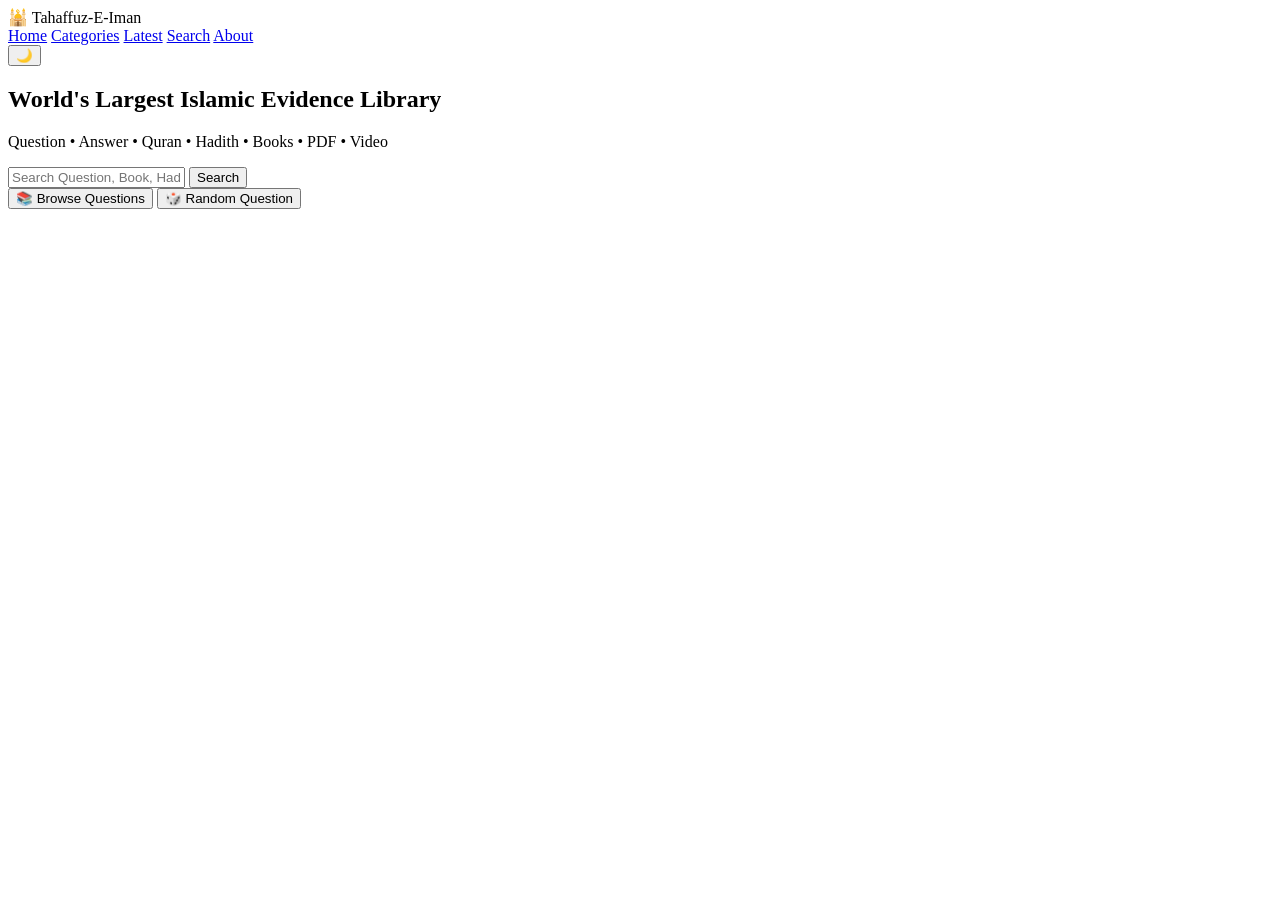
==== v2/index.html @ 7f8fb960 "Create index.html" ====
<!DOCTYPE html>
<html lang="en">

<head>

<meta charset="UTF-8">

<meta name="viewport" content="width=device-width, initial-scale=1.0">

<title>Tahaffuz-E-Iman Library</title>

<meta name="description"
content="World's Largest Islamic Question Answer & Evidence Library">

<link rel="stylesheet" href="assets/css/style.css">

<link rel="preconnect"
href="https://fonts.googleapis.com">

<link rel="preconnect"
href="https://fonts.gstatic.com"
crossorigin>

<link href="https://fonts.googleapis.com/css2?family=Poppins:wght@300;400;500;600;700;800&display=swap"
rel="stylesheet">

</head>

<body>

<header class="header">

<div class="container">

<div class="logo">

🕌

<span>Tahaffuz-E-Iman</span>

</div>

<nav>

<a href="#">Home</a>

<a href="#">Categories</a>

<a href="#">Latest</a>

<a href="#">Search</a>

<a href="#">About</a>

</nav>

<button class="themeBtn">

🌙

</button>

</div>

</header>

<section class="hero">

<div class="container">

<h1>

World's Largest Islamic

Evidence Library

</h1>

<p>

Question • Answer • Quran • Hadith • Books • PDF • Video

</p>

<div class="searchBox">

<input

type="text"

placeholder="Search Question, Book, Hadith, Quran...">

<button>

Search

</button>

</div>

<div class="heroButtons">

<button>

📚 Browse Questions

</button>

<button>

🎲 Random Question

</button>

</div>

</div>

</section>
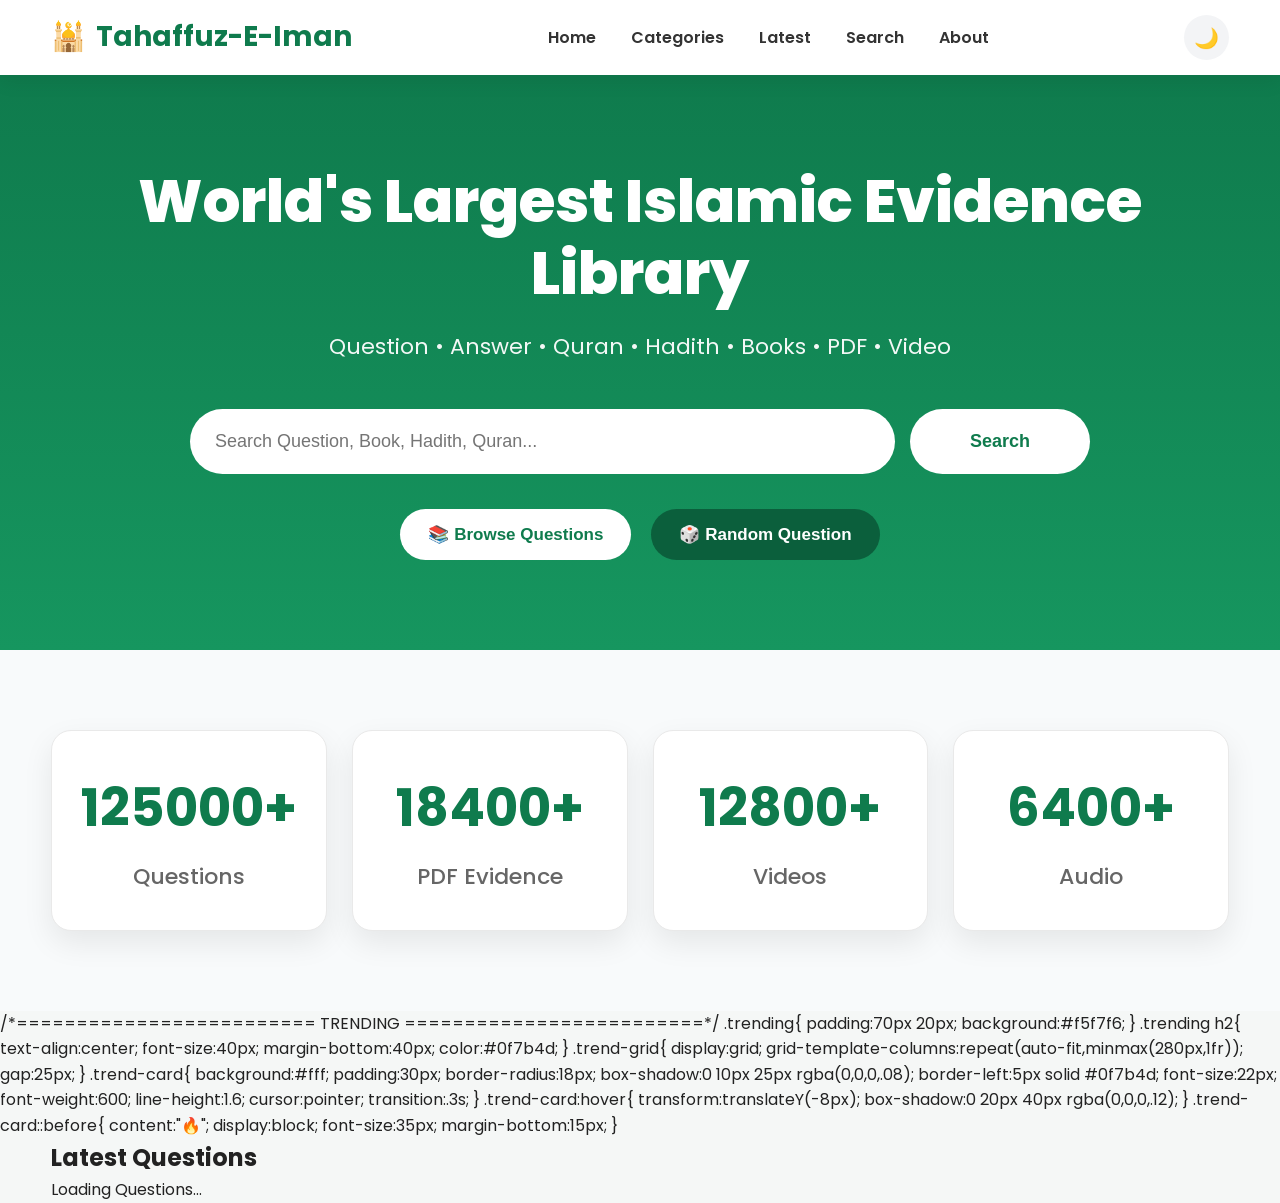
==== commit a42ea273: "Update index.html" ====
--- a/v2/index.html
+++ b/v2/index.html
@@ -117,3 +117,136 @@
 </div>
 
 </section>
+
+  <!-- =========================
+Statistics
+========================= -->
+
+<section class="stats">
+
+<div class="container">
+
+<div class="stat-card">
+<h2 id="questionCount">125000+</h2>
+<p>Questions</p>
+</div>
+
+<div class="stat-card">
+<h2 id="pdfCount">18400+</h2>
+<p>PDF Evidence</p>
+</div>
+
+<div class="stat-card">
+<h2 id="videoCount">12800+</h2>
+<p>Videos</p>
+</div>
+
+<div class="stat-card">
+<h2 id="audioCount">6400+</h2>
+<p>Audio</p>
+</div>
+
+</div>
+
+</section>
+
+/*=========================
+TRENDING
+=========================*/
+
+.trending{
+
+padding:70px 20px;
+
+background:#f5f7f6;
+
+}
+
+.trending h2{
+
+text-align:center;
+
+font-size:40px;
+
+margin-bottom:40px;
+
+color:#0f7b4d;
+
+}
+
+.trend-grid{
+
+display:grid;
+
+grid-template-columns:repeat(auto-fit,minmax(280px,1fr));
+
+gap:25px;
+
+}
+
+.trend-card{
+
+background:#fff;
+
+padding:30px;
+
+border-radius:18px;
+
+box-shadow:0 10px 25px rgba(0,0,0,.08);
+
+border-left:5px solid #0f7b4d;
+
+font-size:22px;
+
+font-weight:600;
+
+line-height:1.6;
+
+cursor:pointer;
+
+transition:.3s;
+
+}
+
+.trend-card:hover{
+
+transform:translateY(-8px);
+
+box-shadow:0 20px 40px rgba(0,0,0,.12);
+
+}
+
+.trend-card::before{
+
+content:"🔥";
+
+display:block;
+
+font-size:35px;
+
+margin-bottom:15px;
+
+}
+  <!-- ===========================
+Latest Questions
+=========================== -->
+
+<section class="latest">
+
+<div class="container">
+
+<h2>Latest Questions</h2>
+
+<div id="latestQuestions" class="latest-grid">
+
+<div class="loading">
+
+Loading Questions...
+
+</div>
+
+</div>
+
+</div>
+
+</section>
--- a/v2/assets/css/style.css
+++ b/v2/assets/css/style.css
@@ -0,0 +1,666 @@
+/* =========================
+RESET
+========================= */
+
+*{
+margin:0;
+padding:0;
+box-sizing:border-box;
+}
+
+html{
+scroll-behavior:smooth;
+}
+
+body{
+font-family:'Poppins',sans-serif;
+background:#f5f7f6;
+color:#222;
+line-height:1.6;
+}
+
+/* =========================
+VARIABLES
+========================= */
+
+:root{
+
+--green:#0f7b4d;
+--green-dark:#0b5f3c;
+--green-light:#22c55e;
+
+--white:#ffffff;
+
+--bg:#f5f7f6;
+
+--text:#222;
+
+--gray:#666;
+
+--border:#e5e7eb;
+
+--radius:18px;
+
+--shadow:0 10px 30px rgba(0,0,0,.08);
+
+}
+
+/* =========================
+CONTAINER
+========================= */
+
+.container{
+
+width:92%;
+
+max-width:1300px;
+
+margin:auto;
+
+}
+
+/* =========================
+HEADER
+========================= */
+
+.header{
+
+position:sticky;
+
+top:0;
+
+z-index:999;
+
+background:white;
+
+box-shadow:0 5px 20px rgba(0,0,0,.08);
+
+}
+
+.header .container{
+
+display:flex;
+
+align-items:center;
+
+justify-content:space-between;
+
+height:75px;
+
+}
+
+.logo{
+
+display:flex;
+
+align-items:center;
+
+gap:10px;
+
+font-size:28px;
+
+font-weight:700;
+
+color:var(--green);
+
+}
+
+.logo img{
+
+height:45px;
+
+}
+
+nav{
+
+display:flex;
+
+gap:35px;
+
+}
+
+nav a{
+
+text-decoration:none;
+
+color:#333;
+
+font-weight:600;
+
+transition:.3s;
+
+}
+
+nav a:hover{
+
+color:var(--green);
+
+}
+
+.themeBtn{
+
+width:45px;
+
+height:45px;
+
+border:none;
+
+border-radius:50%;
+
+background:#f3f4f6;
+
+cursor:pointer;
+
+font-size:20px;
+
+}
+
+/* =========================
+HERO
+========================= */
+
+.hero{
+
+background:linear-gradient(180deg,#0f7b4d,#16965f);
+
+padding:90px 20px;
+
+text-align:center;
+
+color:white;
+
+}
+
+.hero h1{
+
+font-size:60px;
+
+font-weight:800;
+
+line-height:1.2;
+
+margin-bottom:20px;
+
+}
+
+.hero p{
+
+font-size:22px;
+
+margin-bottom:45px;
+
+opacity:.95;
+
+}
+
+/* =========================
+SEARCH
+========================= */
+
+.searchBox{
+
+display:flex;
+
+justify-content:center;
+
+max-width:900px;
+
+margin:auto;
+
+gap:15px;
+
+}
+
+.searchBox input{
+
+flex:1;
+
+height:65px;
+
+border:none;
+
+border-radius:50px;
+
+padding:0 25px;
+
+font-size:18px;
+
+outline:none;
+
+}
+
+.searchBox button{
+
+width:180px;
+
+border:none;
+
+background:white;
+
+color:var(--green);
+
+border-radius:50px;
+
+font-size:18px;
+
+font-weight:700;
+
+cursor:pointer;
+
+transition:.3s;
+
+}
+
+.searchBox button:hover{
+
+background:#e8fff2;
+
+}
+
+/* =========================
+BUTTONS
+========================= */
+
+.heroButtons{
+
+margin-top:35px;
+
+display:flex;
+
+justify-content:center;
+
+gap:20px;
+
+flex-wrap:wrap;
+
+}
+
+.heroButtons button{
+
+padding:15px 28px;
+
+border:none;
+
+border-radius:50px;
+
+font-size:17px;
+
+font-weight:600;
+
+cursor:pointer;
+
+transition:.3s;
+
+}
+
+.heroButtons button:first-child{
+
+background:white;
+
+color:var(--green);
+
+}
+
+.heroButtons button:last-child{
+
+background:#0b5f3c;
+
+color:white;
+
+}
+
+.heroButtons button:hover{
+
+transform:translateY(-4px);
+
+}
+
+/* =========================
+RESPONSIVE
+========================= */
+
+@media(max-width:900px){
+
+.hero h1{
+
+font-size:38px;
+
+}
+
+.hero p{
+
+font-size:18px;
+
+}
+
+nav{
+
+display:none;
+
+}
+
+.searchBox{
+
+flex-direction:column;
+
+}
+
+.searchBox button{
+
+width:100%;
+
+height:60px;
+
+}
+
+}
+
+/*=========================
+Statistics
+=========================*/
+
+.stats{
+
+padding:80px 0;
+
+background:#f8fafb;
+
+}
+
+.stats .container{
+
+max-width:1200px;
+
+margin:auto;
+
+display:grid;
+
+grid-template-columns:repeat(4,1fr);
+
+gap:25px;
+
+}
+
+.stat-card{
+
+background:#ffffff;
+
+padding:35px 20px;
+
+border-radius:20px;
+
+text-align:center;
+
+box-shadow:0 12px 30px rgba(0,0,0,.08);
+
+transition:.35s;
+
+border:1px solid #e9e9e9;
+
+}
+
+.stat-card:hover{
+
+transform:translateY(-8px);
+
+box-shadow:0 18px 40px rgba(0,0,0,.12);
+
+}
+
+.stat-card h2{
+
+font-size:52px;
+
+font-weight:700;
+
+color:#0f7b4d;
+
+margin-bottom:10px;
+
+}
+
+.stat-card p{
+
+font-size:22px;
+
+font-weight:500;
+
+color:#666;
+
+}
+
+/* Mobile */
+
+@media(max-width:992px){
+
+.stats .container{
+
+grid-template-columns:repeat(2,1fr);
+
+}
+
+}
+
+@media(max-width:600px){
+
+.stats .container{
+
+grid-template-columns:1fr;
+
+}
+
+.stat-card h2{
+
+font-size:38px;
+
+}
+
+.stat-card p{
+
+font-size:18px;
+
+}
+
+}
+
+/* =========================
+TRENDING QUESTIONS
+========================= */
+
+.trending{
+
+padding:80px 20px;
+
+background:#f8faf8;
+
+}
+
+.trending h2{
+
+font-size:40px;
+
+text-align:center;
+
+margin-bottom:45px;
+
+color:var(--green);
+
+font-weight:700;
+
+}
+
+.trend-grid{
+
+display:grid;
+
+grid-template-columns:repeat(auto-fit,minmax(280px,1fr));
+
+gap:25px;
+
+}
+
+.trend-card{
+
+background:#fff;
+
+border-radius:20px;
+
+padding:25px;
+
+box-shadow:0 10px 25px rgba(0,0,0,.08);
+
+transition:.35s;
+
+border:1px solid #e8ecea;
+
+cursor:pointer;
+
+position:relative;
+
+overflow:hidden;
+
+}
+
+.trend-card::before{
+
+content:"🔥 Trending";
+
+position:absolute;
+
+top:0;
+
+right:0;
+
+background:var(--green);
+
+color:#fff;
+
+font-size:12px;
+
+padding:6px 12px;
+
+border-radius:0 20px 0 15px;
+
+font-weight:600;
+
+}
+
+.trend-card:hover{
+
+transform:translateY(-8px);
+
+box-shadow:0 20px 45px rgba(0,0,0,.12);
+
+border-color:var(--green);
+
+}
+
+.trend-card h3{
+
+font-size:22px;
+
+margin:15px 0;
+
+color:#222;
+
+line-height:1.4;
+
+}
+
+.trend-card p{
+
+font-size:15px;
+
+color:#666;
+
+margin-bottom:18px;
+
+}
+
+.trend-card .meta{
+
+display:flex;
+
+justify-content:space-between;
+
+align-items:center;
+
+margin-top:20px;
+
+font-size:14px;
+
+color:#777;
+
+}
+
+.trend-card .category{
+
+background:#e7f8ef;
+
+color:var(--green);
+
+padding:6px 12px;
+
+border-radius:30px;
+
+font-weight:600;
+
+font-size:13px;
+
+}
+
+.trend-card .views{
+
+font-weight:600;
+
+}
+
+.trend-card .read-btn{
+
+display:inline-block;
+
+margin-top:20px;
+
+padding:12px 22px;
+
+background:var(--green);
+
+color:#fff;
+
+border-radius:30px;
+
+text-decoration:none;
+
+font-weight:600;
+
+transition:.3s;
+
+}
+
+.trend-card .read-btn:hover{
+
+background:var(--green-dark);
+
+}
+
+@media(max-width:768px){
+
+.trending h2{
+
+font-size:30px;
+
+}
+
+.trend-card{
+
+padding:20px;
+
+}
+
+.trend-card h3{
+
+font-size:19px;
+
+}
+
+}
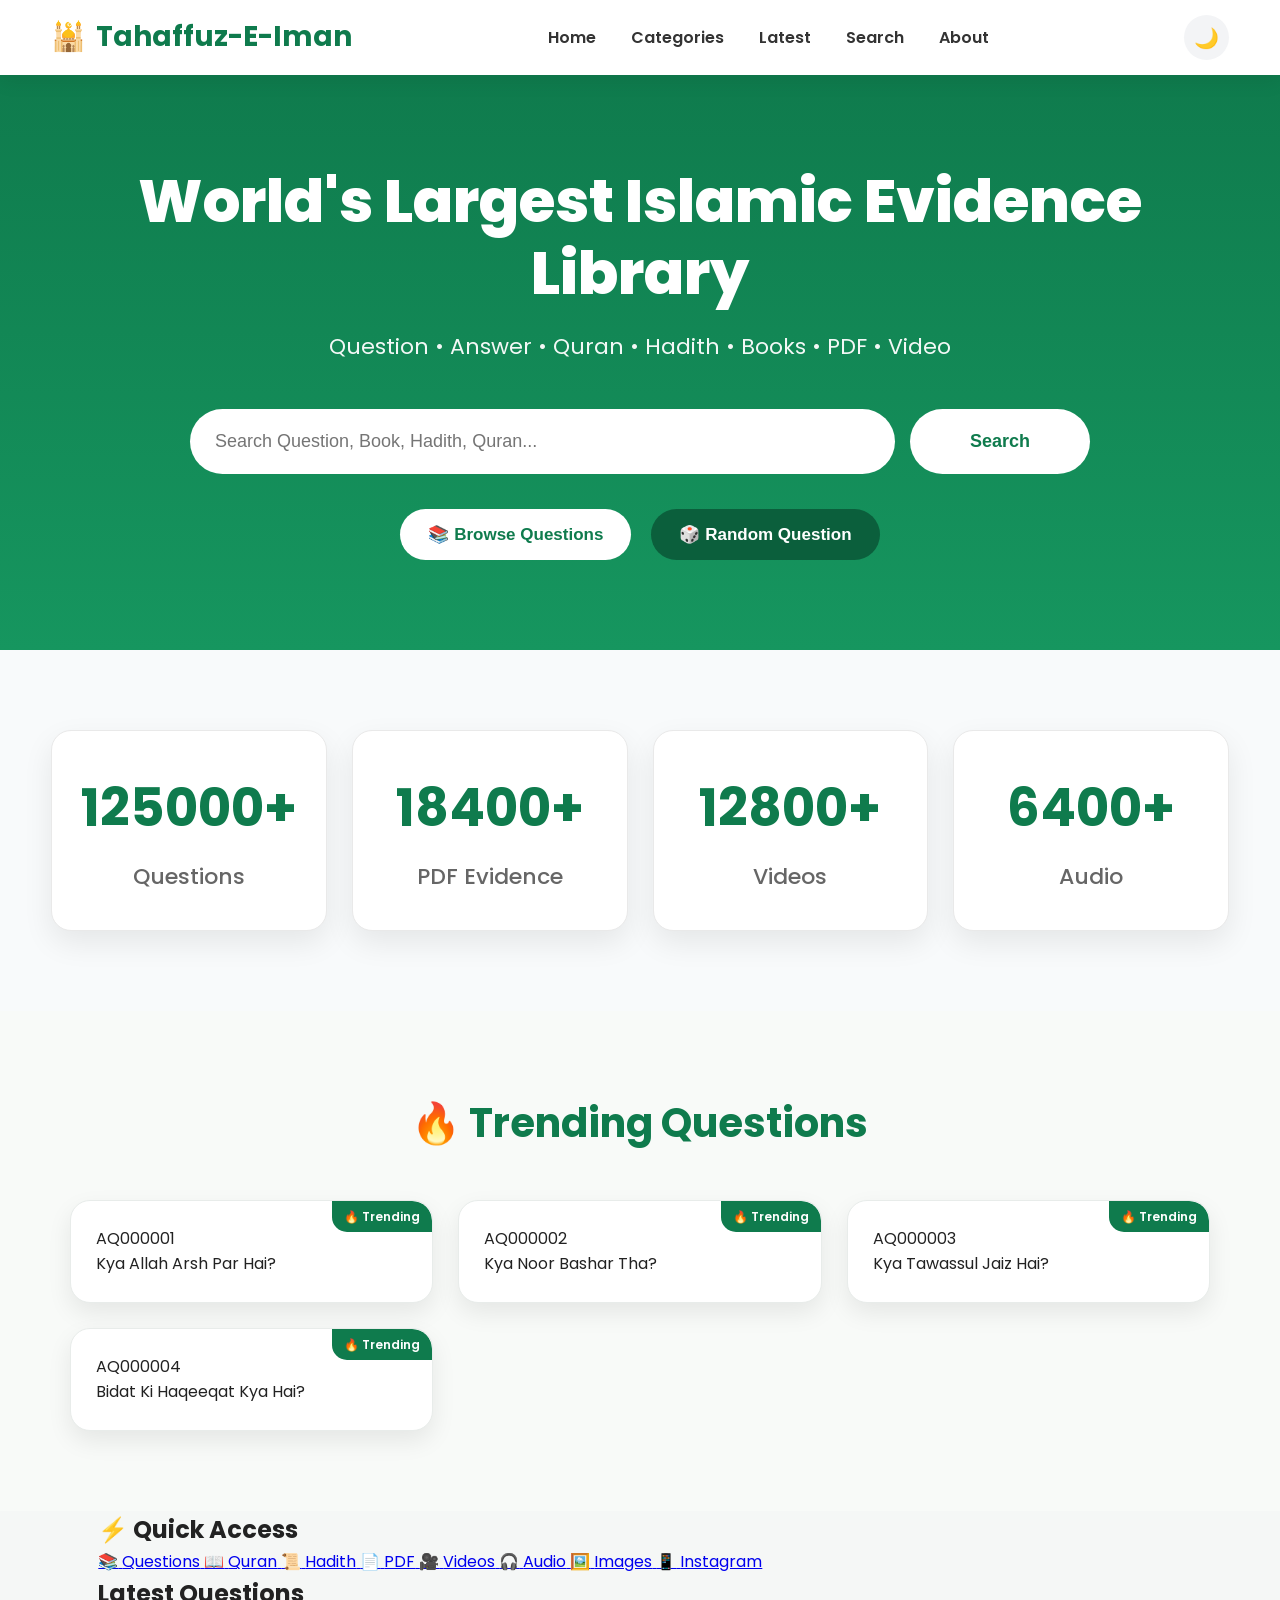
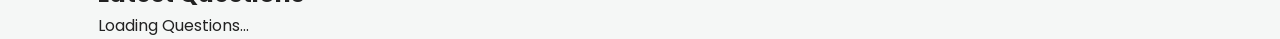
==== commit fab57b9b: "Update index.html" ====
--- a/v2/index.html
+++ b/v2/index.html
@@ -150,83 +150,108 @@
 
 </section>
 
-/*=========================
-TRENDING
-=========================*/
-
-.trending{
-
-padding:70px 20px;
-
-background:#f5f7f6;
-
-}
-
-.trending h2{
-
-text-align:center;
-
-font-size:40px;
-
-margin-bottom:40px;
-
-color:#0f7b4d;
-
-}
-
-.trend-grid{
-
-display:grid;
-
-grid-template-columns:repeat(auto-fit,minmax(280px,1fr));
-
-gap:25px;
-
-}
-
-.trend-card{
-
-background:#fff;
-
-padding:30px;
-
-border-radius:18px;
-
-box-shadow:0 10px 25px rgba(0,0,0,.08);
-
-border-left:5px solid #0f7b4d;
-
-font-size:22px;
-
-font-weight:600;
-
-line-height:1.6;
-
-cursor:pointer;
-
-transition:.3s;
-
-}
-
-.trend-card:hover{
-
-transform:translateY(-8px);
-
-box-shadow:0 20px 40px rgba(0,0,0,.12);
-
-}
-
-.trend-card::before{
-
-content:"🔥";
-
-display:block;
-
-font-size:35px;
-
-margin-bottom:15px;
-
-}
+  <!-- =========================
+Trending Questions
+========================= -->
+
+<section class="trending">
+
+<div class="container">
+
+<h2>🔥 Trending Questions</h2>
+
+<div class="trend-grid">
+
+<div class="trend-card">
+AQ000001<br>
+Kya Allah Arsh Par Hai?
+</div>
+
+<div class="trend-card">
+AQ000002<br>
+Kya Noor Bashar Tha?
+</div>
+
+<div class="trend-card">
+AQ000003<br>
+Kya Tawassul Jaiz Hai?
+</div>
+
+<div class="trend-card">
+AQ000004<br>
+Bidat Ki Haqeeqat Kya Hai?
+</div>
+
+</div>
+
+</div>
+
+</section>
+
+  <!-- Quick Access -->
+
+<section class="quick-access">
+
+<div class="container">
+
+<!-- =========================
+Quick Access
+========================= -->
+
+<section class="quick-access">
+
+    <div class="container">
+
+        <h2>⚡ Quick Access</h2>
+
+        <div class="quick-grid">
+
+            <a href="#">
+                <span class="icon">📚</span>
+                <span>Questions</span>
+            </a>
+
+            <a href="#">
+                <span class="icon">📖</span>
+                <span>Quran</span>
+            </a>
+
+            <a href="#">
+                <span class="icon">📜</span>
+                <span>Hadith</span>
+            </a>
+
+            <a href="#">
+                <span class="icon">📄</span>
+                <span>PDF</span>
+            </a>
+
+            <a href="#">
+                <span class="icon">🎥</span>
+                <span>Videos</span>
+            </a>
+
+            <a href="#">
+                <span class="icon">🎧</span>
+                <span>Audio</span>
+            </a>
+
+            <a href="#">
+                <span class="icon">🖼️</span>
+                <span>Images</span>
+            </a>
+
+            <a href="#">
+                <span class="icon">📱</span>
+                <span>Instagram</span>
+            </a>
+
+        </div>
+
+    </div>
+
+</section>
+
   <!-- ===========================
 Latest Questions
 =========================== -->
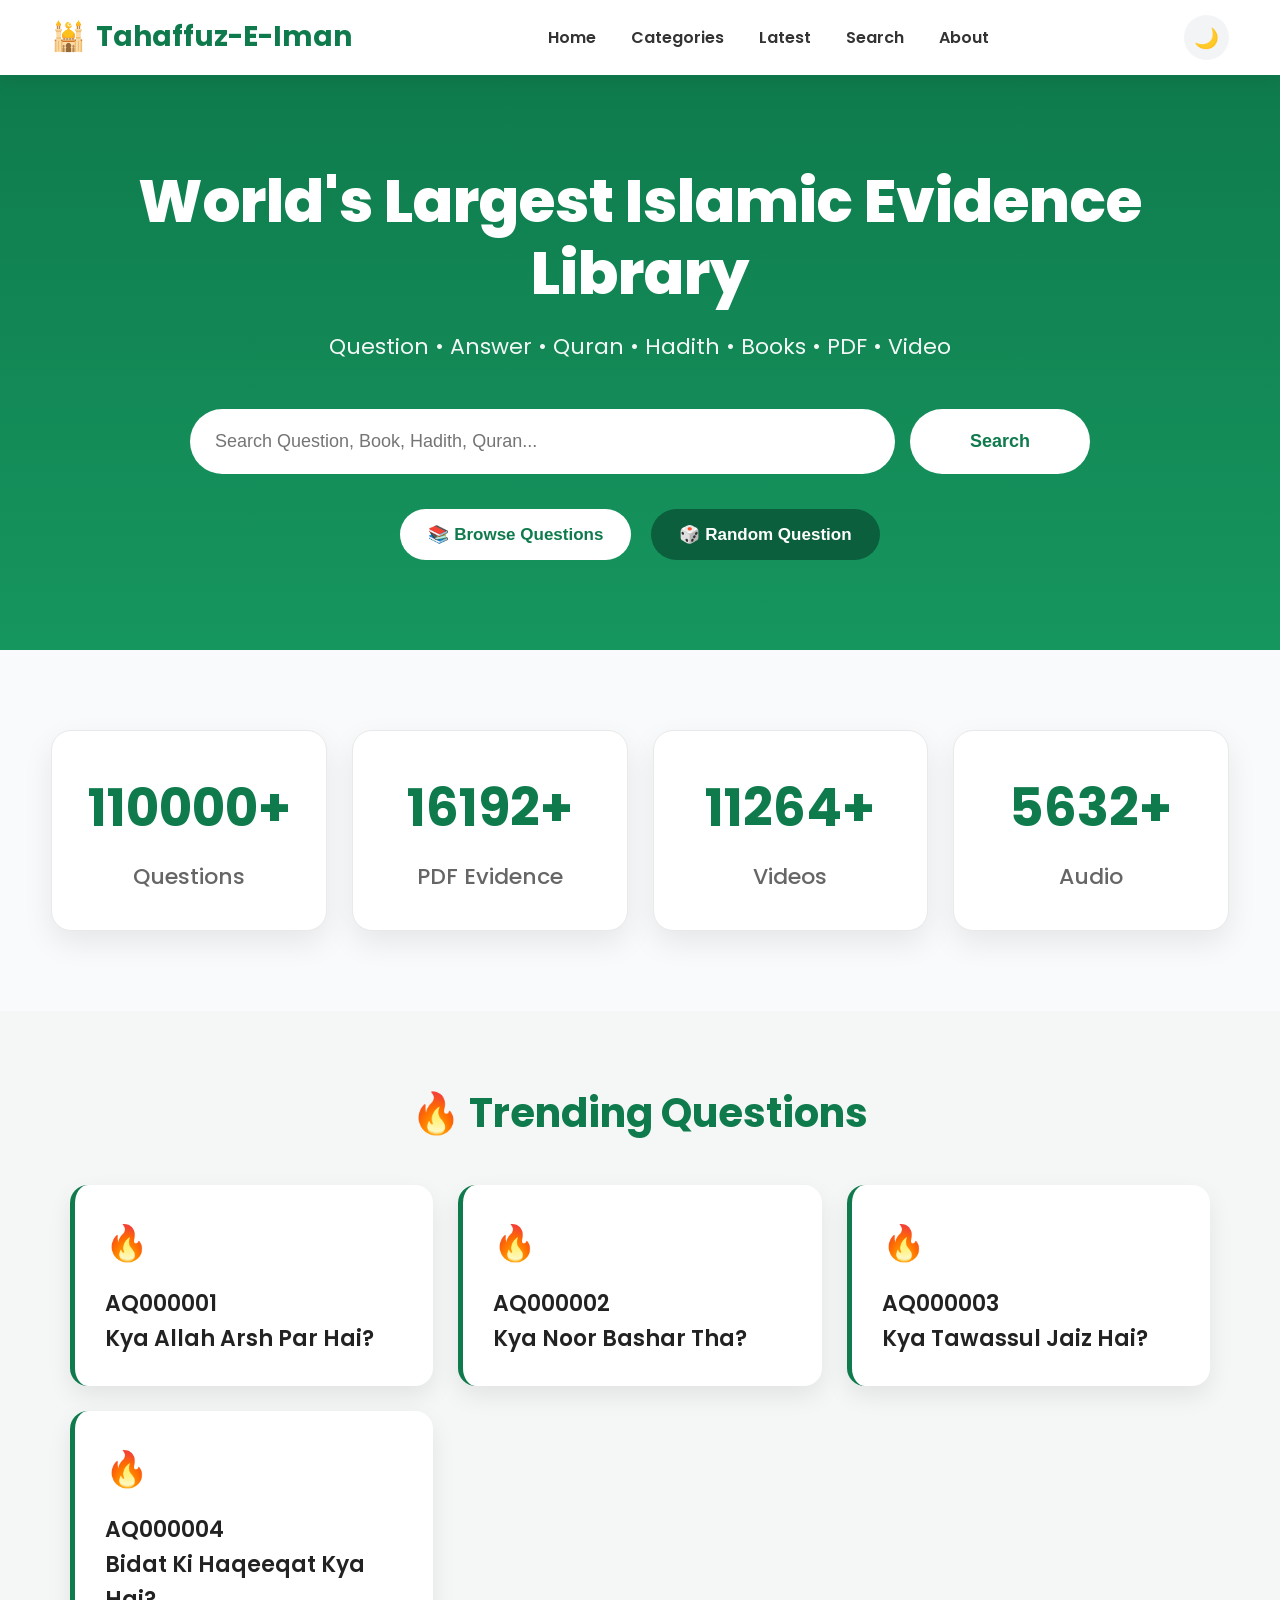
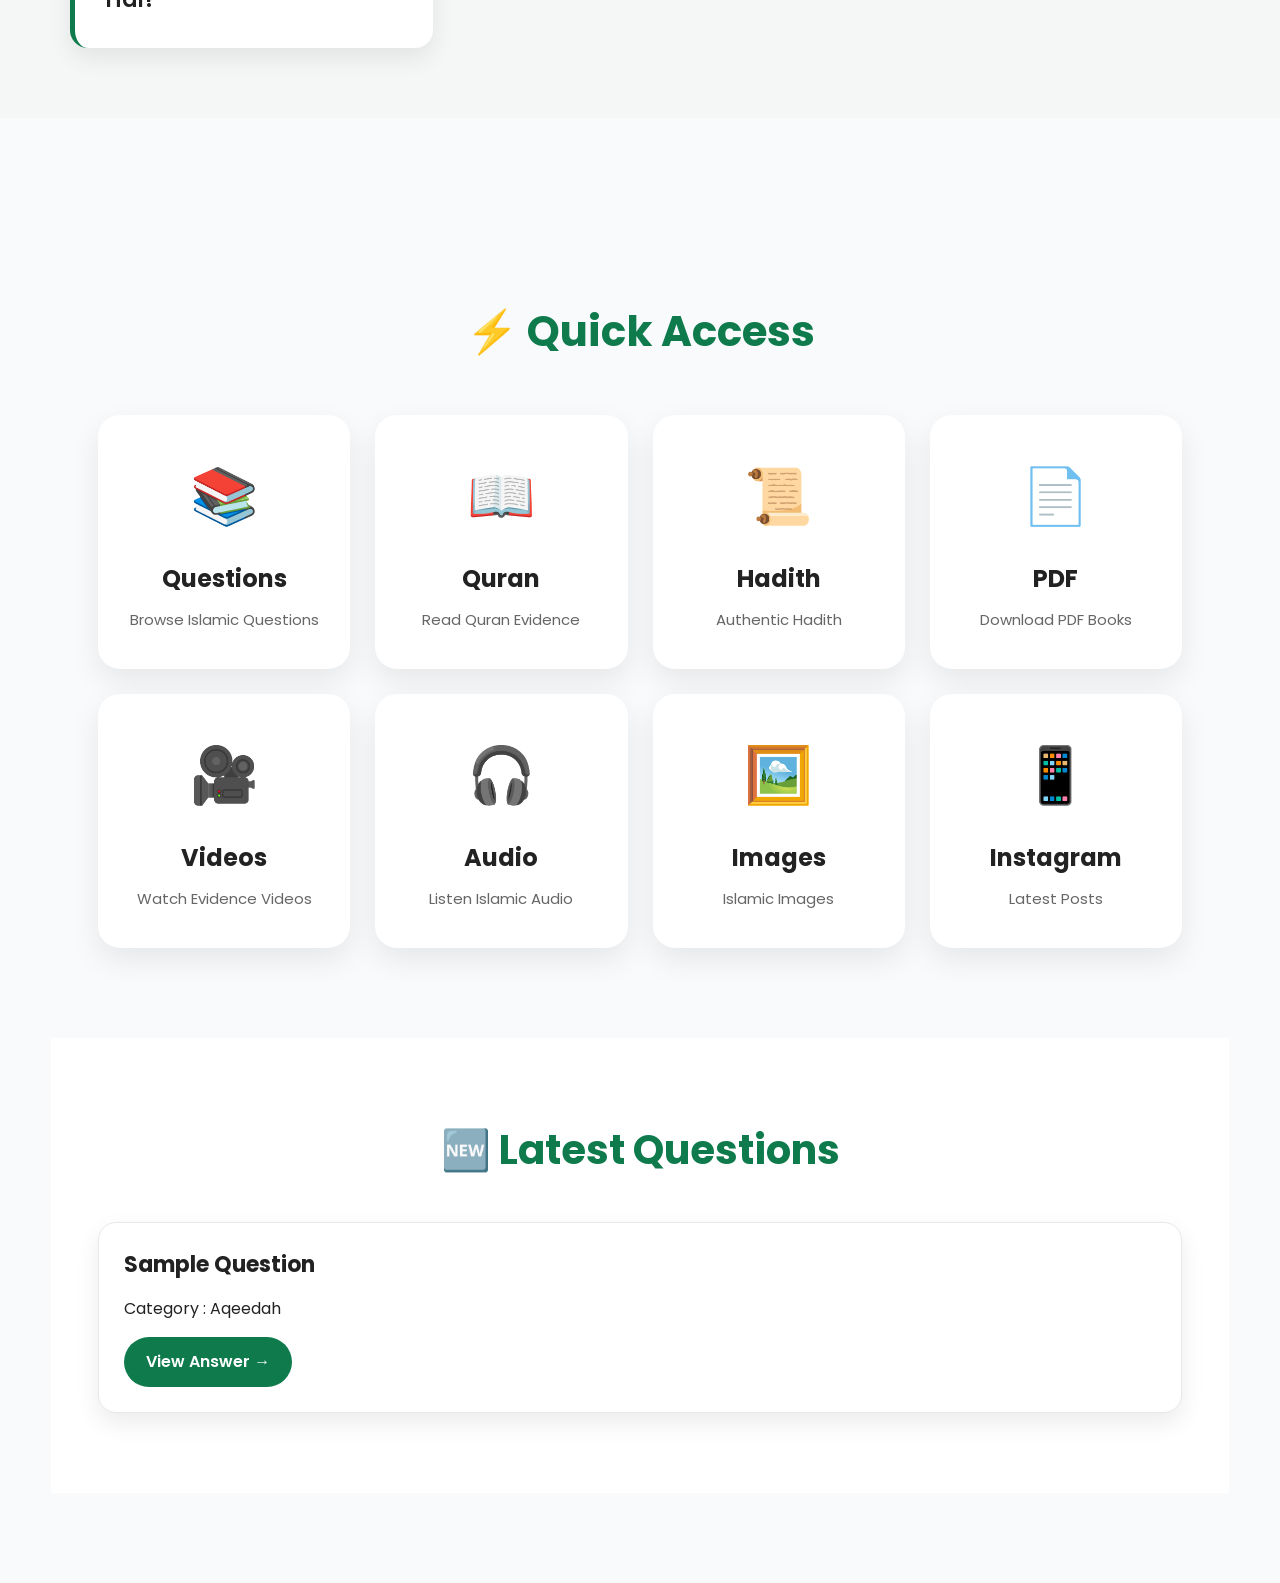
==== commit 45a14a0b: "Update index.html" ====
--- a/v2/index.html
+++ b/v2/index.html
@@ -200,78 +200,84 @@
 
 <section class="quick-access">
 
-    <div class="container">
-
-        <h2>⚡ Quick Access</h2>
-
-        <div class="quick-grid">
-
-            <a href="#">
-                <span class="icon">📚</span>
-                <span>Questions</span>
-            </a>
-
-            <a href="#">
-                <span class="icon">📖</span>
-                <span>Quran</span>
-            </a>
-
-            <a href="#">
-                <span class="icon">📜</span>
-                <span>Hadith</span>
-            </a>
-
-            <a href="#">
-                <span class="icon">📄</span>
-                <span>PDF</span>
-            </a>
-
-            <a href="#">
-                <span class="icon">🎥</span>
-                <span>Videos</span>
-            </a>
-
-            <a href="#">
-                <span class="icon">🎧</span>
-                <span>Audio</span>
-            </a>
-
-            <a href="#">
-                <span class="icon">🖼️</span>
-                <span>Images</span>
-            </a>
-
-            <a href="#">
-                <span class="icon">📱</span>
-                <span>Instagram</span>
-            </a>
-
-        </div>
-
-    </div>
-
-</section>
-
-  <!-- ===========================
-Latest Questions
-=========================== -->
+<div class="container">
+
+<h2>⚡ Quick Access</h2>
+
+<div class="quick-grid">
+
+<a href="#" class="quick-card">
+<div class="icon">📚</div>
+<h3>Questions</h3>
+<p>Browse Islamic Questions</p>
+</a>
+
+<a href="#" class="quick-card">
+<div class="icon">📖</div>
+<h3>Quran</h3>
+<p>Read Quran Evidence</p>
+</a>
+
+<a href="#" class="quick-card">
+<div class="icon">📜</div>
+<h3>Hadith</h3>
+<p>Authentic Hadith</p>
+</a>
+
+<a href="#" class="quick-card">
+<div class="icon">📄</div>
+<h3>PDF</h3>
+<p>Download PDF Books</p>
+</a>
+
+<a href="#" class="quick-card">
+<div class="icon">🎥</div>
+<h3>Videos</h3>
+<p>Watch Evidence Videos</p>
+</a>
+
+<a href="#" class="quick-card">
+<div class="icon">🎧</div>
+<h3>Audio</h3>
+<p>Listen Islamic Audio</p>
+</a>
+
+<a href="#" class="quick-card">
+<div class="icon">🖼️</div>
+<h3>Images</h3>
+<p>Islamic Images</p>
+</a>
+
+<a href="#" class="quick-card">
+<div class="icon">📱</div>
+<h3>Instagram</h3>
+<p>Latest Posts</p>
+</a>
+
+</div>
+
+</div>
+
+</section>
+
+ <!-- Latest Questions -->
 
 <section class="latest">
 
 <div class="container">
 
-<h2>Latest Questions</h2>
-
-<div id="latestQuestions" class="latest-grid">
-
-<div class="loading">
-
-Loading Questions...
-
-</div>
-
-</div>
-
-</div>
-
-</section>
+<h2>🆕 Latest Questions</h2>
+
+<div class="latest-grid" id="latestQuestions">
+
+</div>
+
+</div>
+
+</section>
+
+  <!-- JavaScript -->
+<script src="assets/js/app.js"></script>
+
+</body>
+</html>
--- a/v2/assets/css/style.css
+++ b/v2/assets/css/style.css
@@ -463,204 +463,547 @@
 
 }
 
-/* =========================
-TRENDING QUESTIONS
-========================= */
+/*=========================
+TRENDING
+=========================*/
 
 .trending{
 
-padding:80px 20px;
-
-background:#f8faf8;
+padding:70px 20px;
+
+background:#f5f7f6;
 
 }
 
 .trending h2{
 
+text-align:center;
+
 font-size:40px;
 
+margin-bottom:40px;
+
+color:#0f7b4d;
+
+}
+
+.trend-grid{
+
+display:grid;
+
+grid-template-columns:repeat(auto-fit,minmax(280px,1fr));
+
+gap:25px;
+
+}
+
+.trend-card{
+
+background:#fff;
+
+padding:30px;
+
+border-radius:18px;
+
+box-shadow:0 10px 25px rgba(0,0,0,.08);
+
+border-left:5px solid #0f7b4d;
+
+font-size:22px;
+
+font-weight:600;
+
+line-height:1.6;
+
+cursor:pointer;
+
+transition:.3s;
+
+}
+
+.trend-card:hover{
+
+transform:translateY(-8px);
+
+box-shadow:0 20px 40px rgba(0,0,0,.12);
+
+}
+
+.trend-card::before{
+
+content:"🔥";
+
+display:block;
+
+font-size:35px;
+
+margin-bottom:15px;
+
+}
+
+/*=========================
+QUICK ACCESS
+=========================*/
+
+.quick-access{
+
+padding:90px 0;
+
+background:#f8fafc;
+
+}
+
+.quick-access h2{
+
 text-align:center;
 
-margin-bottom:45px;
-
-color:var(--green);
+font-size:42px;
+
+margin-bottom:50px;
 
 font-weight:700;
 
-}
-
-.trend-grid{
+color:#0f7b4d;
+
+}
+
+.quick-grid{
 
 display:grid;
 
-grid-template-columns:repeat(auto-fit,minmax(280px,1fr));
+grid-template-columns:repeat(auto-fit,minmax(240px,1fr));
 
 gap:25px;
 
 }
 
-.trend-card{
+.quick-card{
 
 background:#fff;
 
+padding:35px 25px;
+
+border-radius:22px;
+
+text-align:center;
+
+text-decoration:none;
+
+box-shadow:0 12px 30px rgba(0,0,0,.08);
+
+transition:.35s;
+
+border:2px solid transparent;
+
+}
+
+.quick-card:hover{
+
+transform:translateY(-10px);
+
+border-color:#0f7b4d;
+
+box-shadow:0 20px 45px rgba(0,0,0,.12);
+
+}
+
+.quick-card .icon{
+
+font-size:55px;
+
+margin-bottom:20px;
+
+}
+
+.quick-card h3{
+
+font-size:24px;
+
+margin-bottom:10px;
+
+color:#222;
+
+}
+
+.quick-card p{
+
+font-size:15px;
+
+color:#666;
+
+line-height:1.6;
+
+}
+
+@media(max-width:768px){
+
+.quick-access{
+
+padding:60px 15px;
+
+}
+
+.quick-access h2{
+
+font-size:30px;
+
+}
+
+.quick-grid{
+
+grid-template-columns:repeat(2,1fr);
+
+gap:15px;
+
+}
+
+.quick-card{
+
+padding:25px 15px;
+
+}
+
+.quick-card .icon{
+
+font-size:40px;
+
+}
+
+.quick-card h3{
+
+font-size:18px;
+
+}
+
+.quick-card p{
+
+font-size:13px;
+
+}
+
+}
+/*=========================
+LATEST QUESTIONS
+=========================*/
+
+.latest{
+
+padding:90px 0;
+
+background:#ffffff;
+
+}
+
+.latest h2{
+
+text-align:center;
+
+font-size:42px;
+
+font-weight:700;
+
+margin-bottom:50px;
+
+color:#0f7b4d;
+
+}
+
+.latest-grid{
+
+display:grid;
+
+grid-template-columns:repeat(auto-fit,minmax(330px,1fr));
+
+gap:30px;
+
+}
+
+.question-card{
+
+background:#fff;
+
+border-radius:22px;
+
+padding:28px;
+
+box-shadow:0 12px 30px rgba(0,0,0,.08);
+
+transition:.35s;
+
+border:1px solid #e8e8e8;
+
+}
+
+.question-card:hover{
+
+transform:translateY(-8px);
+
+box-shadow:0 20px 45px rgba(0,0,0,.12);
+
+border-color:#0f7b4d;
+
+}
+
+.question-id{
+
+display:inline-block;
+
+background:#e8fff3;
+
+color:#0f7b4d;
+
+padding:6px 12px;
+
+border-radius:30px;
+
+font-size:13px;
+
+font-weight:600;
+
+margin-bottom:15px;
+
+}
+
+.question-card h3{
+
+font-size:24px;
+
+line-height:1.5;
+
+margin-bottom:18px;
+
+color:#222;
+
+}
+
+.question-category{
+
+display:inline-block;
+
+background:#f3f4f6;
+
+padding:6px 14px;
+
 border-radius:20px;
 
+font-size:14px;
+
+margin-bottom:20px;
+
+}
+
+.question-card a{
+
+display:inline-block;
+
+margin-top:15px;
+
+padding:12px 22px;
+
+background:#0f7b4d;
+
+color:#fff;
+
+text-decoration:none;
+
+border-radius:30px;
+
+font-weight:600;
+
+transition:.3s;
+
+}
+
+.question-card a:hover{
+
+background:#095d39;
+
+}
+
+.latest-btn{
+
+text-align:center;
+
+margin-top:50px;
+
+}
+
+.view-all-btn{
+
+display:inline-block;
+
+padding:15px 35px;
+
+background:#0f7b4d;
+
+color:#fff;
+
+text-decoration:none;
+
+border-radius:40px;
+
+font-size:18px;
+
+font-weight:600;
+
+transition:.3s;
+
+}
+
+.view-all-btn:hover{
+
+background:#095d39;
+
+}
+
+@media(max-width:768px){
+
+.latest{
+
+padding:60px 15px;
+
+}
+
+.latest h2{
+
+font-size:30px;
+
+}
+
+.latest-grid{
+
+grid-template-columns:1fr;
+
+}
+
+.question-card{
+
+padding:22px;
+
+}
+
+.question-card h3{
+
+font-size:20px;
+
+}
+
+}
+
+.latest{
+
+padding:80px 0;
+
+}
+
+.latest h2{
+
+text-align:center;
+
+font-size:40px;
+
+margin-bottom:40px;
+
+color:#0f7b4d;
+
+}
+
+.latest-grid{
+
+display:grid;
+
+grid-template-columns:repeat(auto-fit,minmax(300px,1fr));
+
+gap:25px;
+
+}
+
+.question-card{
+
+background:#fff;
+
 padding:25px;
 
+border-radius:18px;
+
 box-shadow:0 10px 25px rgba(0,0,0,.08);
 
-transition:.35s;
-
-border:1px solid #e8ecea;
-
-cursor:pointer;
-
-position:relative;
-
-overflow:hidden;
-
-}
-
-.trend-card::before{
-
-content:"🔥 Trending";
-
-position:absolute;
-
-top:0;
-
-right:0;
-
-background:var(--green);
+transition:.3s;
+
+}
+
+.question-card:hover{
+
+transform:translateY(-8px);
+
+}
+
+.question-id{
+
+display:inline-block;
+
+background:#e8fff2;
+
+color:#0f7b4d;
+
+padding:6px 12px;
+
+border-radius:30px;
+
+font-size:13px;
+
+font-weight:600;
+
+margin-bottom:15px;
+
+}
+
+.question-card h3{
+
+font-size:22px;
+
+margin-bottom:15px;
+
+line-height:1.5;
+
+}
+
+.question-category{
+
+display:inline-block;
+
+background:#f3f4f6;
+
+padding:6px 12px;
+
+border-radius:20px;
+
+margin-bottom:20px;
+
+font-size:14px;
+
+}
+
+.view-btn{
+
+display:inline-block;
+
+padding:12px 20px;
+
+background:#0f7b4d;
 
 color:#fff;
 
-font-size:12px;
-
-padding:6px 12px;
-
-border-radius:0 20px 0 15px;
+text-decoration:none;
+
+border-radius:30px;
 
 font-weight:600;
 
 }
 
-.trend-card:hover{
-
-transform:translateY(-8px);
-
-box-shadow:0 20px 45px rgba(0,0,0,.12);
-
-border-color:var(--green);
-
-}
-
-.trend-card h3{
-
-font-size:22px;
-
-margin:15px 0;
-
-color:#222;
-
-line-height:1.4;
-
-}
-
-.trend-card p{
-
-font-size:15px;
-
-color:#666;
-
-margin-bottom:18px;
-
-}
-
-.trend-card .meta{
-
-display:flex;
-
-justify-content:space-between;
-
-align-items:center;
-
-margin-top:20px;
-
-font-size:14px;
-
-color:#777;
-
-}
-
-.trend-card .category{
-
-background:#e7f8ef;
-
-color:var(--green);
-
-padding:6px 12px;
-
-border-radius:30px;
-
-font-weight:600;
-
-font-size:13px;
-
-}
-
-.trend-card .views{
-
-font-weight:600;
-
-}
-
-.trend-card .read-btn{
-
-display:inline-block;
-
-margin-top:20px;
-
-padding:12px 22px;
-
-background:var(--green);
-
-color:#fff;
-
-border-radius:30px;
-
-text-decoration:none;
-
-font-weight:600;
-
-transition:.3s;
-
-}
-
-.trend-card .read-btn:hover{
-
-background:var(--green-dark);
-
-}
-
-@media(max-width:768px){
-
-.trending h2{
-
-font-size:30px;
-
-}
-
-.trend-card{
-
-padding:20px;
-
-}
-
-.trend-card h3{
-
-font-size:19px;
-
-}
-
-}
+.view-btn:hover{
+
+background:#095c38;
+
+}
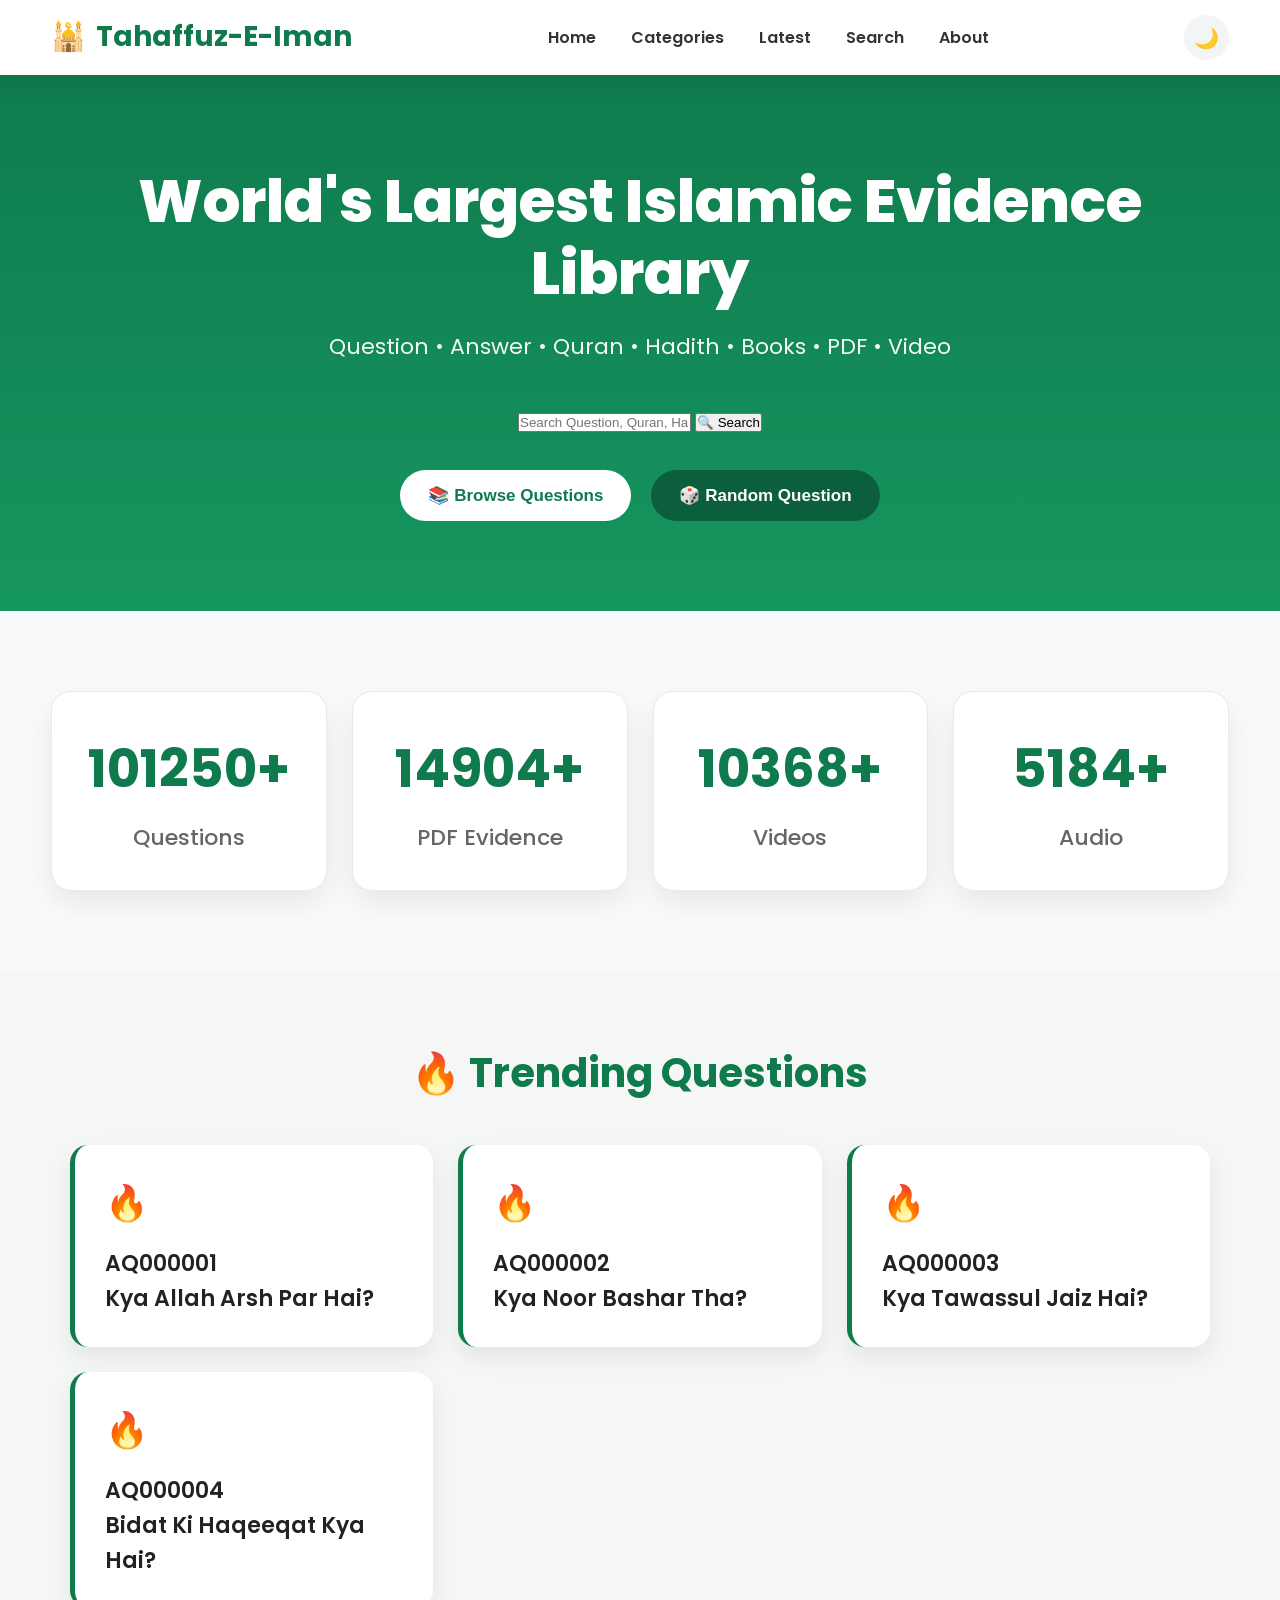
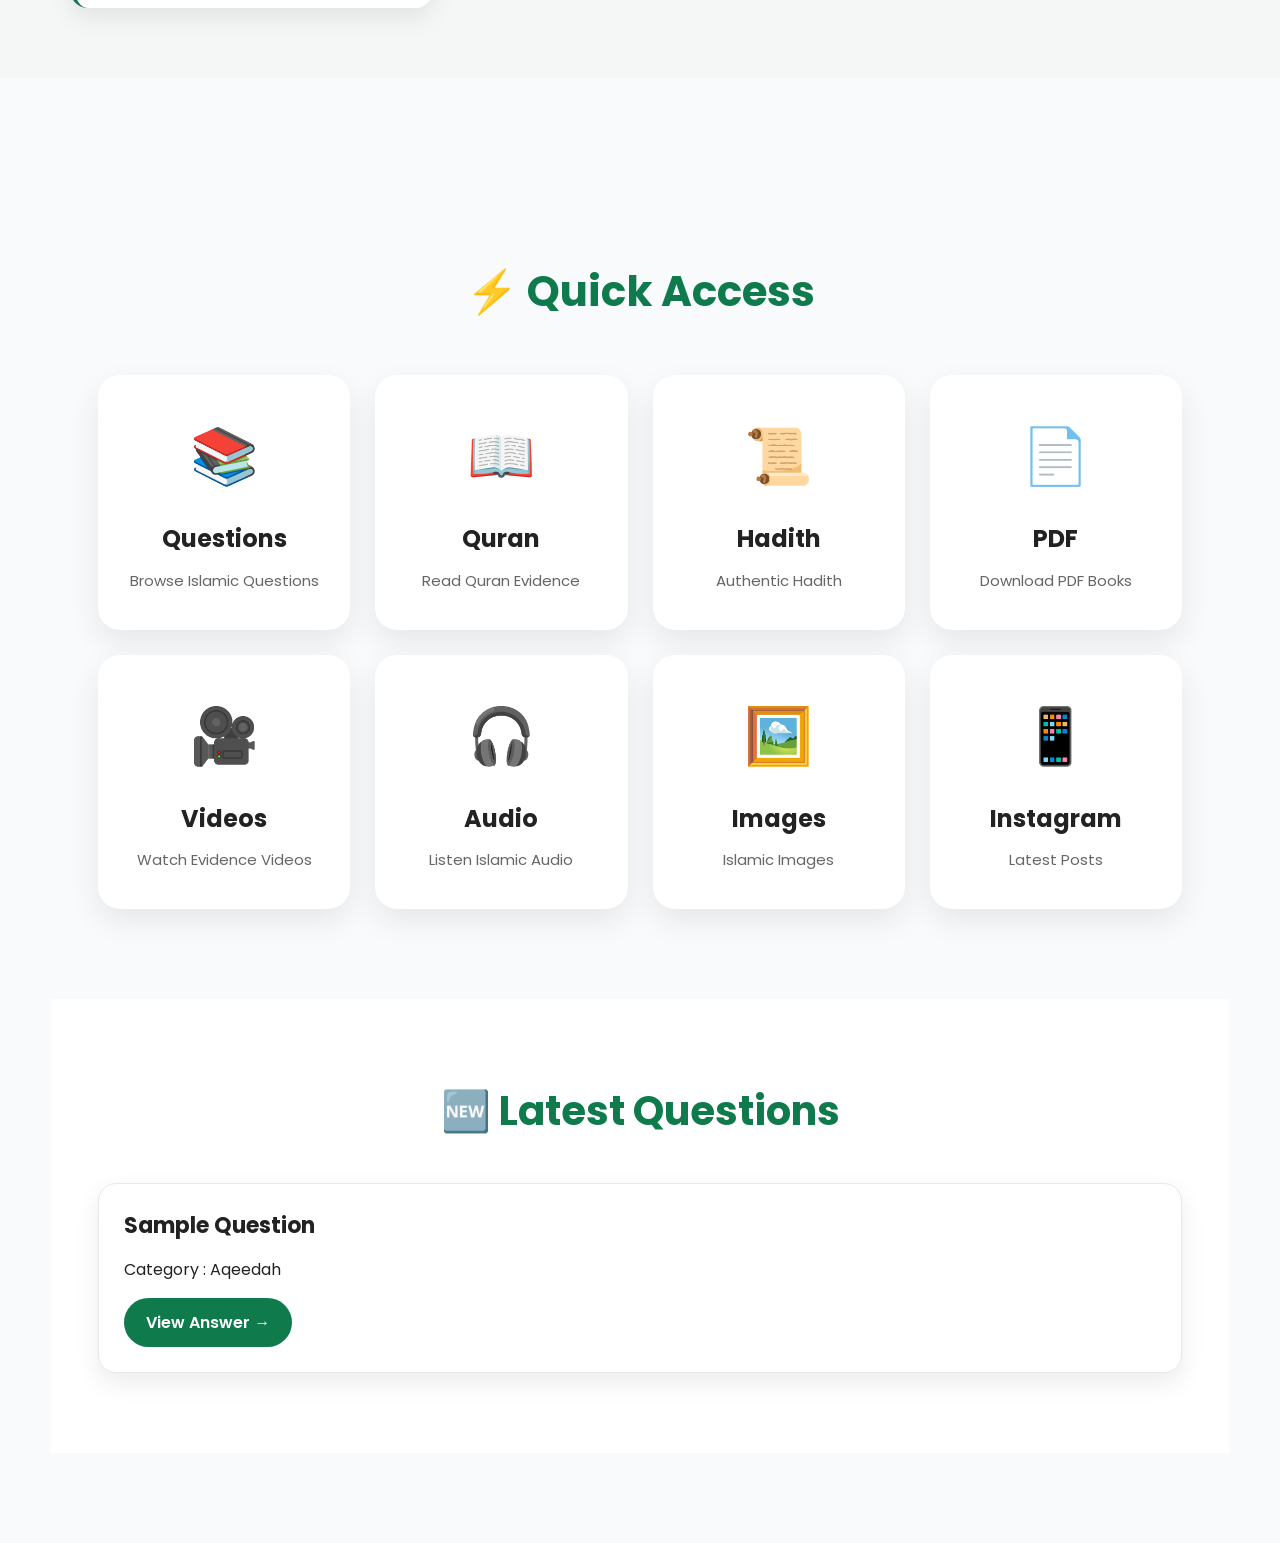
==== commit 3df78ae9: "Update index.html" ====
--- a/v2/index.html
+++ b/v2/index.html
@@ -82,21 +82,27 @@
 
 </p>
 
-<div class="searchBox">
+<section class="hero-search">
+
+<div class="search-box">
 
 <input
-
 type="text"
-
-placeholder="Search Question, Book, Hadith, Quran...">
-
-<button>
-
-Search
-
-</button>
-
-</div>
+id="searchInput"
+placeholder="Search Question, Quran, Hadith, Book..."
+autocomplete="off">
+
+<button id="searchBtn">
+
+🔍 Search
+
+</button>
+
+</div>
+
+<div id="searchSuggestions" class="suggestions"></div>
+
+</section>
 
 <div class="heroButtons">
 
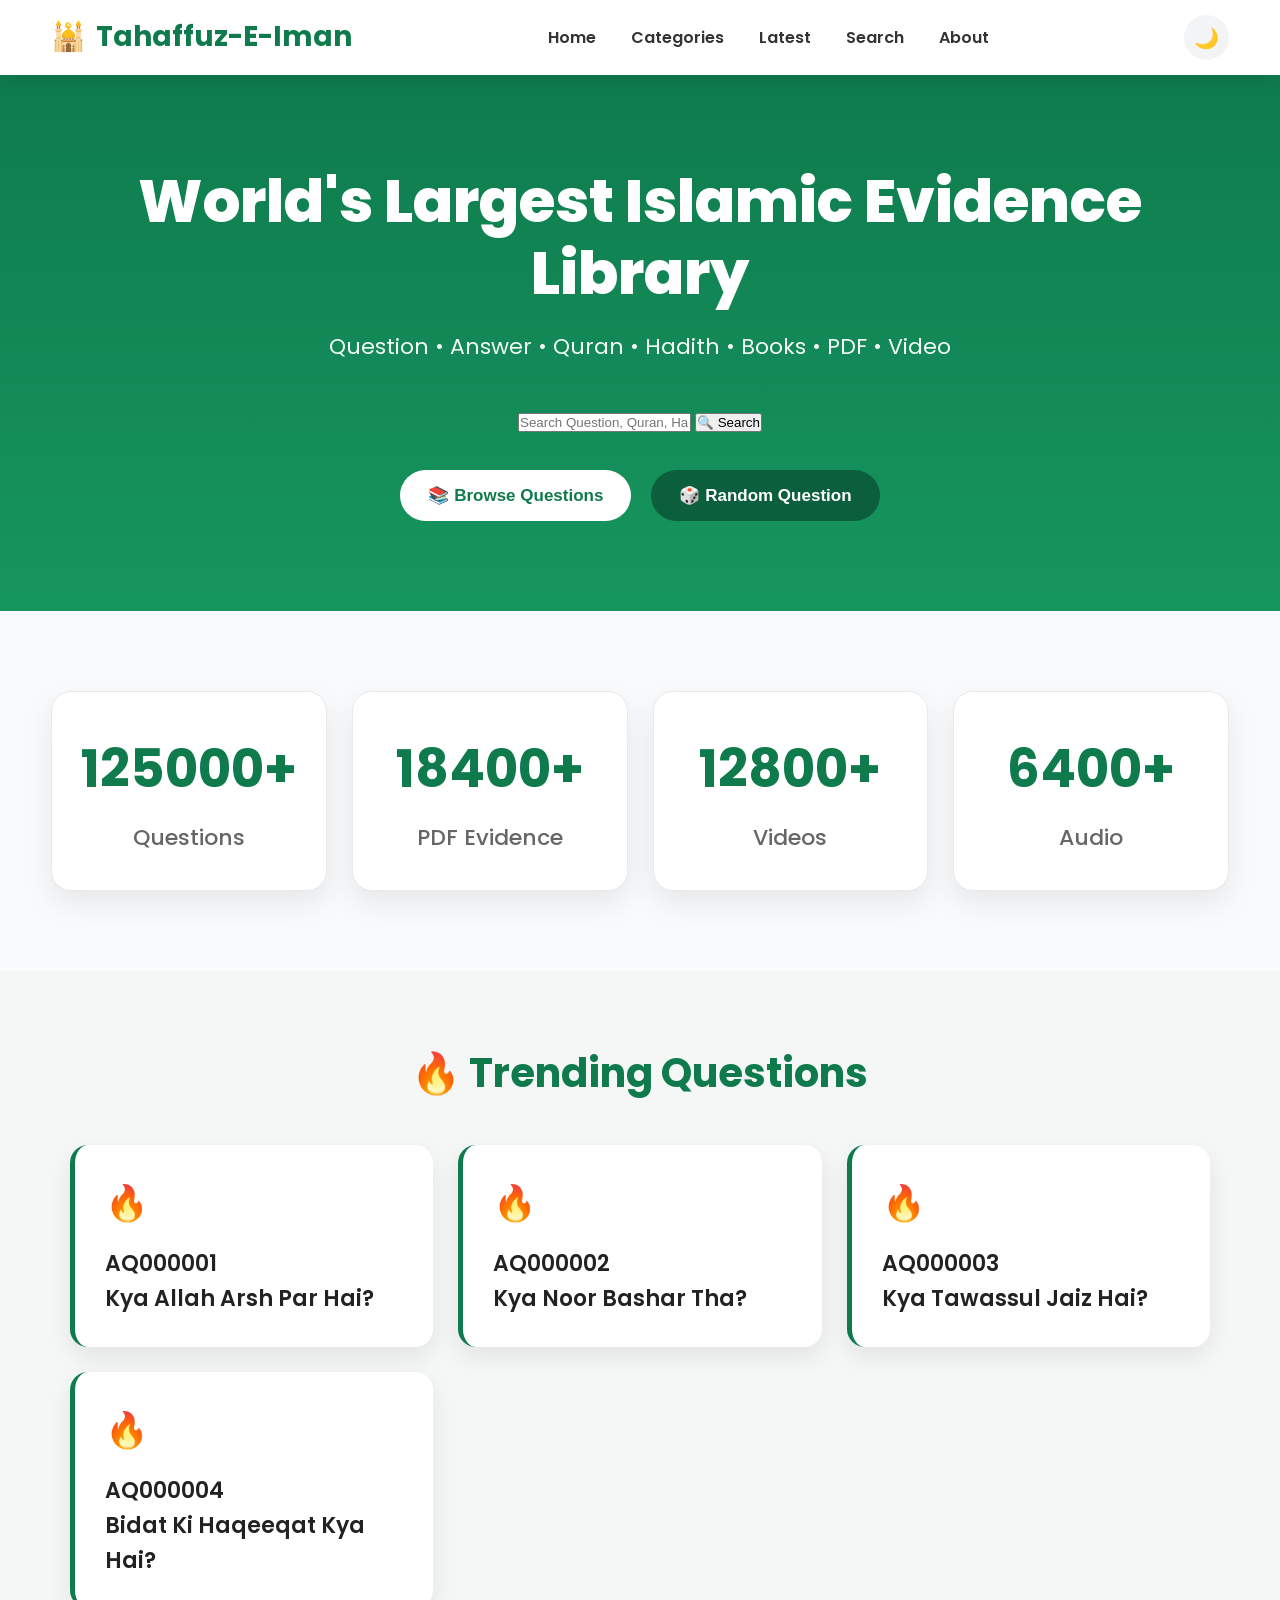
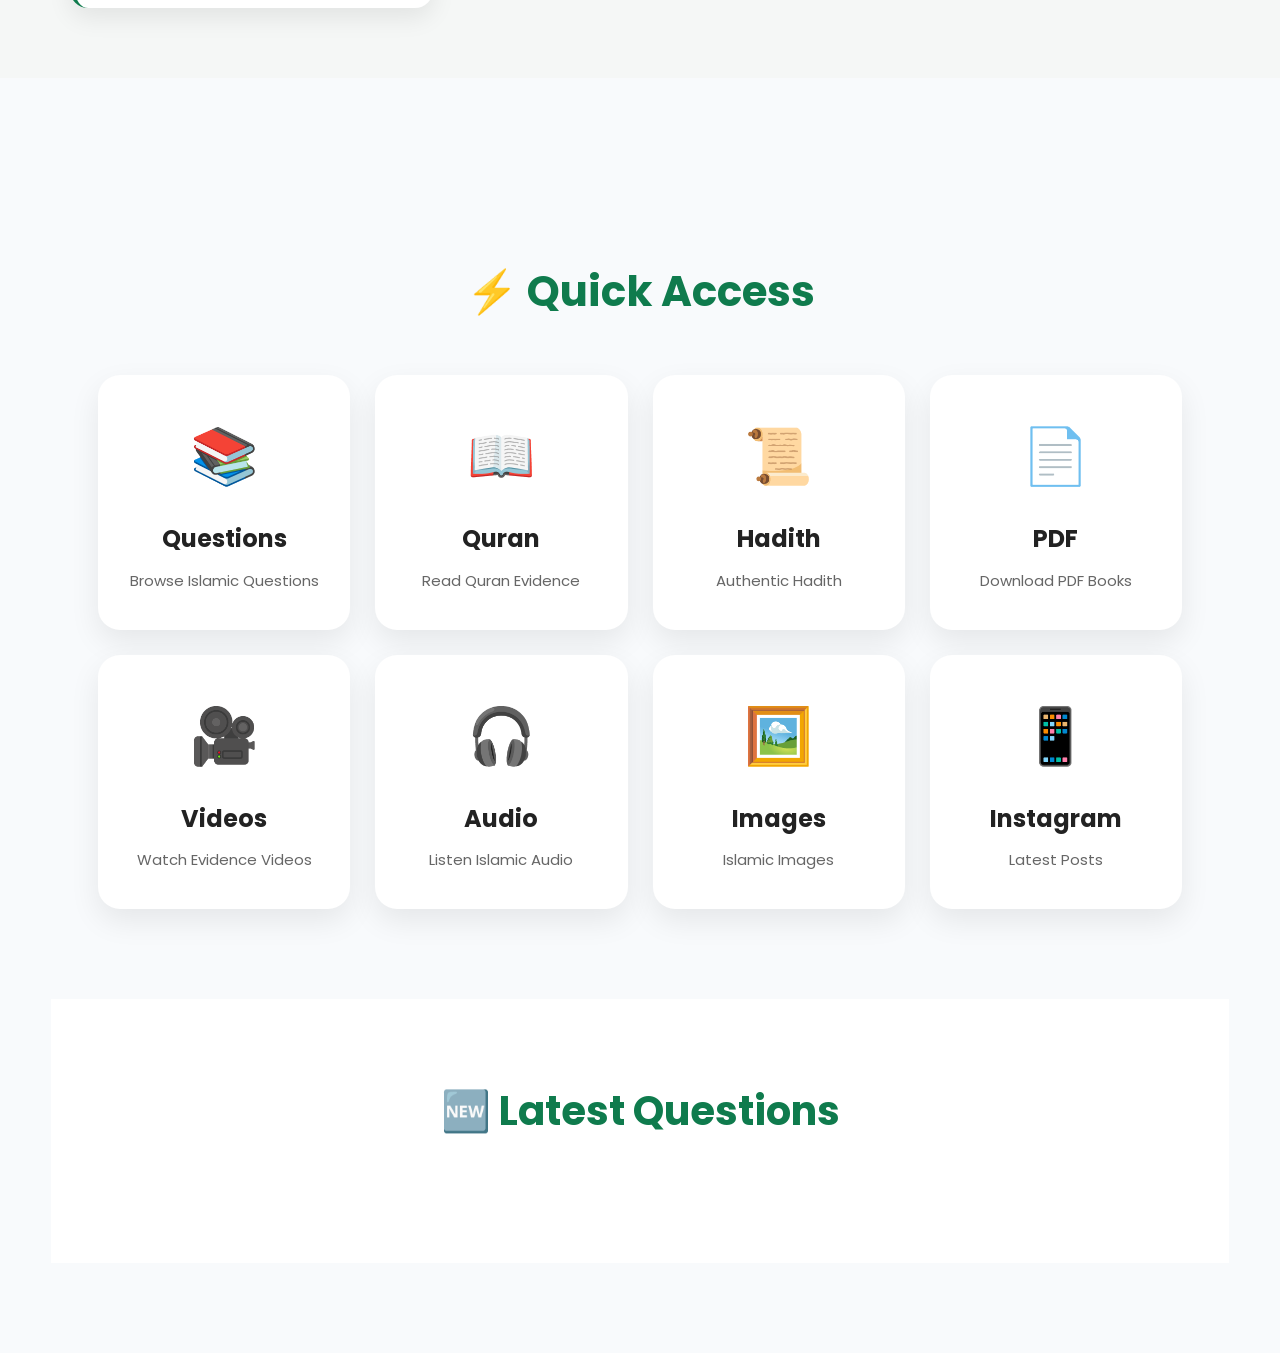
==== commit bd895d8f: "Update index.html" ====
--- a/v2/index.html
+++ b/v2/index.html
@@ -283,7 +283,7 @@
 </section>
 
   <!-- JavaScript -->
-<script src="assets/js/app.js"></script>
-
+<script src="v2/assets/js/latest.js"></script>
+<script src="v2/assets/js/app.js"></script>
 </body>
 </html>
